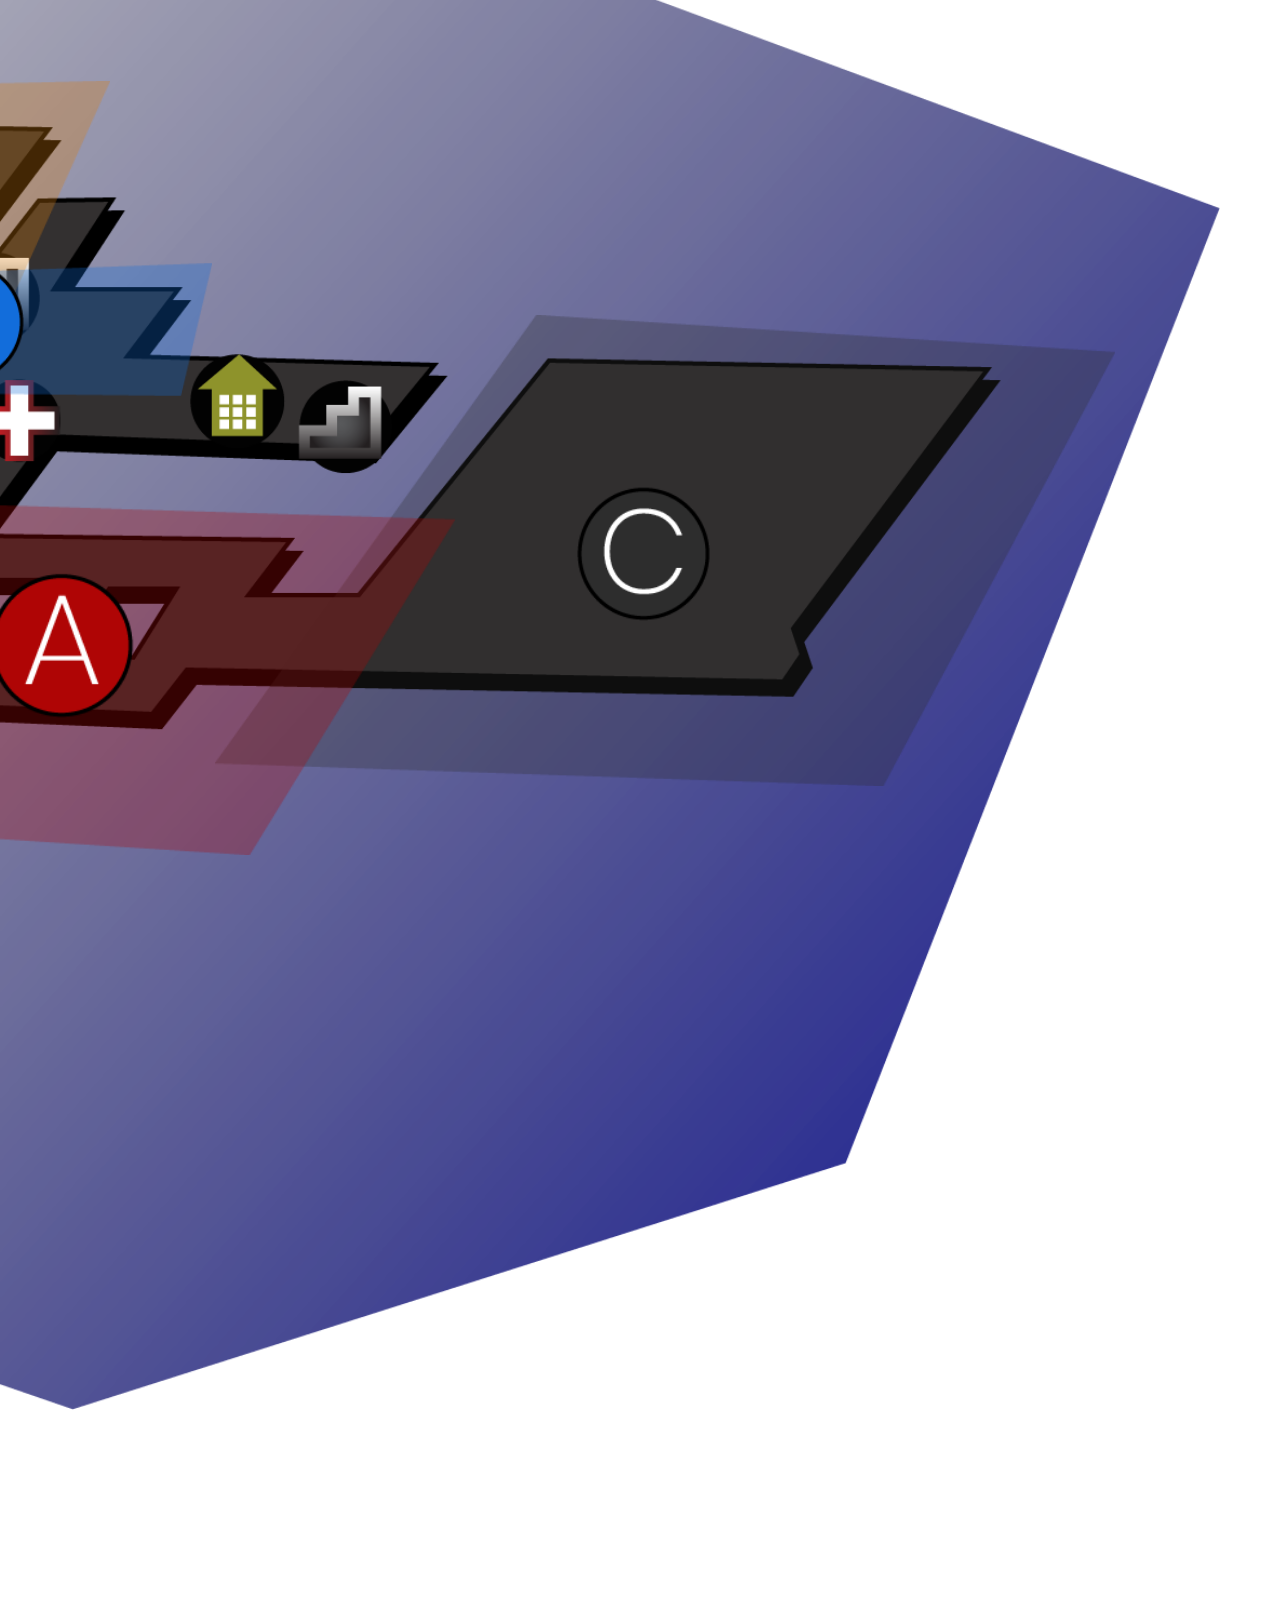
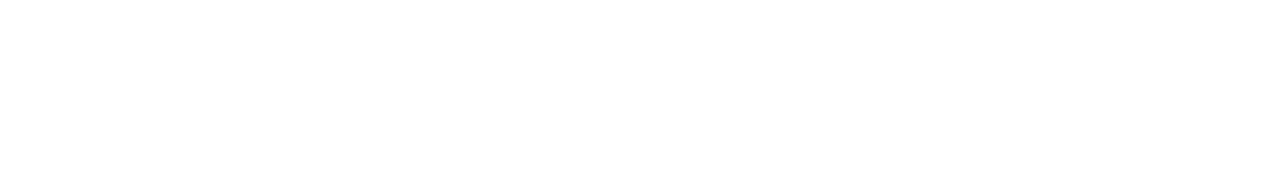
==== index.html @ 5da9af61 "TEST ZOOM" ====
<script type="text/javascript">
function switchMap(){
    var button = document.getElementsByClassName('switchButton')[0].value;
    var floor1 = document.getElementsByClassName('Floor1')[0];
    var floor2 = document.getElementsByClassName('Floor2')[0];
    var switchButton = document.getElementsByClassName('switchButton')[0];

    if(button=="first"){
      floor1.classList.add('hideIt');
      floor2.classList.add('showIt');
      floor2.style.transition = 1;
      switchButton.classList.add('Second');
      document.getElementsByClassName('switchButton')[0].value = "second";
      document.getElementsByClassName('switchButton')[0].innerHTML = "First";
    }
    else{
      floor1.classList.remove('hideIt');
      floor2.classList.remove('showIt');
      switchButton.classList.remove('Second');
       document.getElementsByClassName('switchButton')[0].value = "first";
       document.getElementsByClassName('switchButton')[0].innerHTML = "Second";
    }
}

function zoom(){
  var body = document.getElementsByClassName('body')[0];
  body.classList.add('zoom');
}
</script>


<link rel="stylesheet" type="text/css" href="style.css">
  <button onclick="switchMap()" class="switchButton" value="first">Second</button>
<body class="body">
  <div class="Side View">
    <div class="Floor1">
      <img src="source/SIDE/FIRST_SIDE.png" alt="background" style="width: 750px;">
      <div class="Front">
        <img src="source/SIDE/DBACK.png" width="45%" class="DBLOCK"/>
        <img src="source/SIDE/EBACK.png" width="45%" class="EBLOCK"/>
        <img src="source/SIDE/CBACK.png" width="45%" class="CBLOCK"/>
        <img src="source/SIDE/ABACK.png" width="45%" class="ABLOCK"/>
        <img src="source/SIDE/BLOCK.png" width="45%" class="BLOCK"/>
      </div>
    </div>
    <div class="Floor2">
      <img src="source/SIDE/SECOND_SIDE.png" alt="background" style="width: 750px;">
      <div class="Front">
        <img src="source/SIDE/DBACK.png" width="45%" class="DBLOCK2"/>
        <img src="source/SIDE/EBACK.png" width="45%" class="EBLOCK2"/>
        <img src="source/SIDE/ABACK.png" width="45%" class="ABLOCK2"/>
        <img src="source/SIDE/BLOCK.png" width="45%" class="BLOCK2"/>
      </div>
    </div>
  </div>
</body>
---- style.css ----
.body{
  margin-left: 250px;
  width: 100%;
}
.Floor1, .Floor2{
  position: absolute;
}
.Floor1{
  opacity: 100;
  margin-top: 0%;
  transition: 1s;
  z-index: 2;
}
.Floor1.hideIt{
  opacity: 0;
  margin-top: 10%;
  transition: 1s;
  z-index: 1;
}
.Floor2{
  opacity: 0;
  margin-top: 10%;
}
.Floor2.showIt{
  opacity: 100;
  margin-top: 0%;
  transition: 1s;
  z-index: 3;
}
.body{
  transform: scale(3);
  transition: 1s;
}
.Floor1, .Floor2{
  position: absolute;
}
.switchButton{
  width: 600px;
  font-size: 72px;
  z-index: 10;
  border: none;
  background: linear-gradient(90deg, rgba(45,135,110,1) 0%, rgba(255,255,255,1) 45%, rgba(255,255,255,1) 55%, rgba(2,29,133,1) 100%);
  background-size: 200%;
  background-position: 100% 50%;
  color: white;
  margin-left: 200px;
  transition: 1s;
  text-align: right;
  border-radius: 10px;
}
.switchButton.Second{
  background-position: 0% 50%;
  margin-left: 0;
  text-align: left;
}
.DBLOCK, .EBLOCK, .ABLOCK, .BLOCK, .CBLOCK{
  position: absolute;
  transform-origin:center;
  transform: scale(1);
  transition: 1s;
}
.DBLOCK:hover, .EBLOCK:hover, .ABLOCK:hover, .BLOCK:hover, .CBLOCK:hover{
  transform-origin:center;
  transform: scale(1.3);
  transition: 1s;
}
.DBLOCK {
    top: 235px;
    left: 185px;
    width: 195px;
}
.EBLOCK {
    top: 295px;
    left: 264px;
    width: 150px;
}
.CBLOCK {
    top: 313px;
    left: 415px;
    width: 300px;
}
.ABLOCK {
    top: 376px;
    left: 280px;
    width: 215px;
}
.BLOCK {
    top: 374px;
    left: 60px;
    width: 225px;
}
.DBLOCK2, .EBLOCK2, .ABLOCK2, .BLOCK2, .CBLOCK2{
  position: absolute;
  transform-origin:center;
  transform: scale(1);
  transition: 1s;
}
.DBLOCK2:hover, .EBLOCK2:hover, .ABLOCK2:hover, .BLOCK2:hover{
  transform-origin:center;
  transform: scale(1.3);
  transition: 1s;
}
.DBLOCK2 {
    top: 85;
    left: 280;
    width: 195px;
}
.EBLOCK2 {
    top: 145px;
    left: 380;
    width: 150px;
}
.ABLOCK2 {
    top: 236px;
    left: 380;
    width: 215px;
}
.BLOCK2 {
    top: 235px;
    left: 135;
    width: 225px;
}
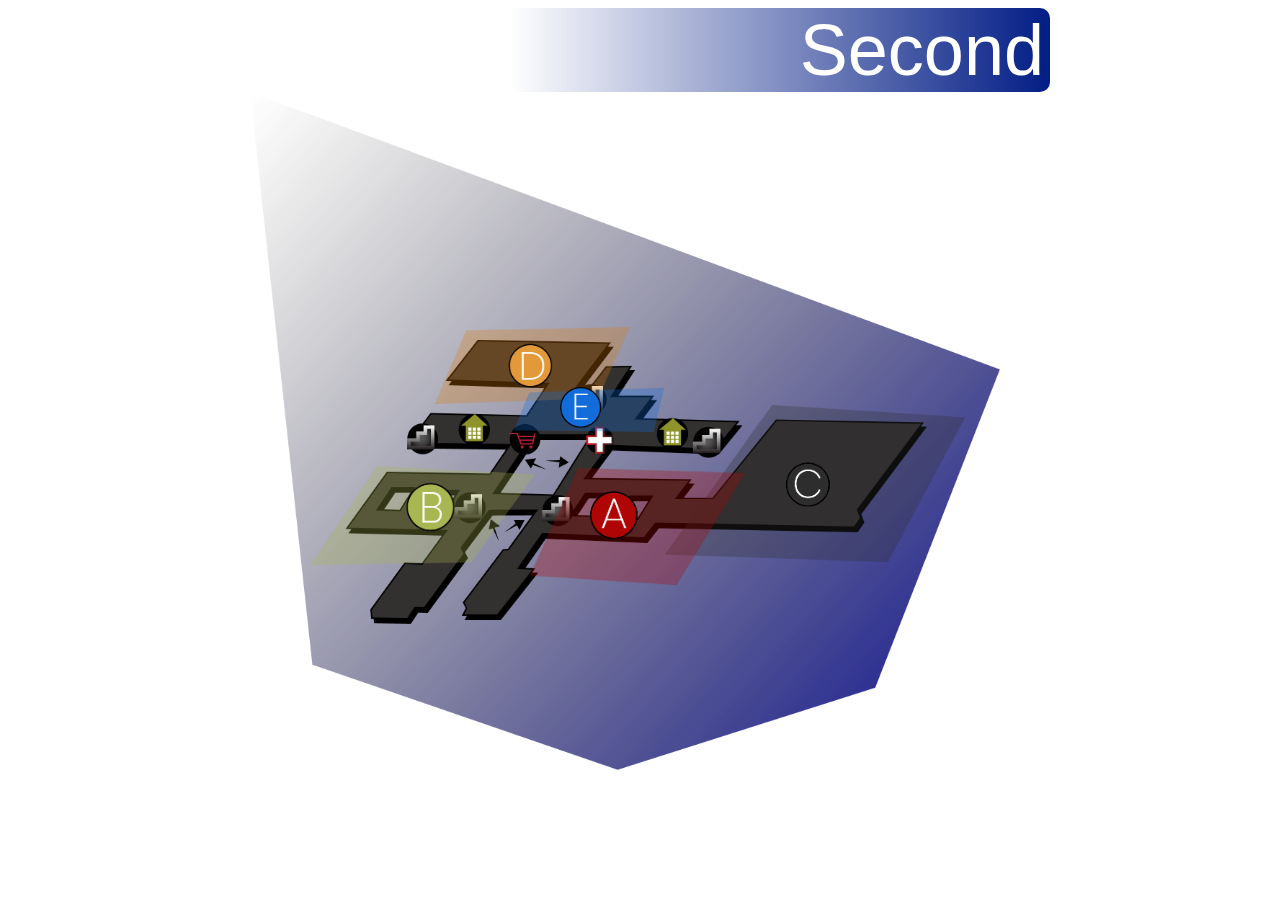
==== commit a47af0d0: "Top view added (no map)" ====
--- a/index.html
+++ b/index.html
@@ -1,5 +1,5 @@
 <script type="text/javascript">
-function switchMap(){
+function switchFloor(){
     var button = document.getElementsByClassName('switchButton')[0].value;
     var floor1 = document.getElementsByClassName('Floor1')[0];
     var floor2 = document.getElementsByClassName('Floor2')[0];
@@ -21,25 +21,39 @@
        document.getElementsByClassName('switchButton')[0].innerHTML = "Second";
     }
 }
-
 function zoom(){
   var body = document.getElementsByClassName('body')[0];
   body.classList.add('zoom');
+}
+function switchMap(block){
+  var floor = document.getElementsByClassName('switchButton')[0].value;
+  var sideView = document.getElementsByClassName('SideView')[0];
+  var topView = document.getElementsByClassName('TopView')[0];
+  var topBackground = document.getElementsByClassName('topBackground')[0];
+  sideView.classList.add('hideIt');
+  topView.classList.add('showIt');
+  if(floor=='first'){
+    document.getElementById('topBackground').src='source/TOP/FIRST_TOP.png';
+  }
+  else{
+    document.getElementById('topBackground').src='source/TOP/SECOND_TOP.png';
+  }
+
 }
 </script>
 
 
 <link rel="stylesheet" type="text/css" href="style.css">
-  <button onclick="switchMap()" class="switchButton" value="first">Second</button>
+  <button onclick="switchFloor(); switchMap('')" class="switchButton" value="first">Second</button>
 <body class="body">
-  <div class="Side View">
+  <div class="SideView">
     <div class="Floor1">
       <img src="source/SIDE/FIRST_SIDE.png" alt="background" style="width: 750px;">
       <div class="Front">
         <img src="source/SIDE/DBACK.png" width="45%" class="DBLOCK"/>
-        <img src="source/SIDE/EBACK.png" width="45%" class="EBLOCK"/>
+        <img src="source/SIDE/EBACK.png" width="45%" class="EBLOCK" onclick="switchMap('E');"/>
         <img src="source/SIDE/CBACK.png" width="45%" class="CBLOCK"/>
-        <img src="source/SIDE/ABACK.png" width="45%" class="ABLOCK"/>
+        <img src="source/SIDE/ABACK.png" width="45%" class="ABLOCK" onclick="switchMap('A');"/>
         <img src="source/SIDE/BLOCK.png" width="45%" class="BLOCK"/>
       </div>
     </div>
@@ -47,10 +61,12 @@
       <img src="source/SIDE/SECOND_SIDE.png" alt="background" style="width: 750px;">
       <div class="Front">
         <img src="source/SIDE/DBACK.png" width="45%" class="DBLOCK2"/>
-        <img src="source/SIDE/EBACK.png" width="45%" class="EBLOCK2"/>
-        <img src="source/SIDE/ABACK.png" width="45%" class="ABLOCK2"/>
+        <img src="source/SIDE/ABACK.png" width="45%" class="ABLOCK2" onclick="switchMap('A');"/>
         <img src="source/SIDE/BLOCK.png" width="45%" class="BLOCK2"/>
       </div>
     </div>
   </div>
+  <div class="TopView">
+    <img src="" alt="background" class="topBackground" id="topBackground" width="800px">
+  </div>
 </body>
--- a/style.css
+++ b/style.css
@@ -28,7 +28,7 @@
   z-index: 3;
 }
 .body{
-  transform: scale(3);
+  transform: scale(1);
   transition: 1s;
 }
 .Floor1, .Floor2{
@@ -120,3 +120,19 @@
     left: 135;
     width: 225px;
 }
+.SideView.hideIt{
+  opacity: 0;
+  transition: 1s;
+  margin-left:50%;
+}
+.TopView{
+  opacity: 0;
+}
+.TopView.img{
+  transform-origin: center;
+}
+.TopView.showIt{
+  opacity: 100;
+  transition: 1s;
+  margin-left: 10%;
+}
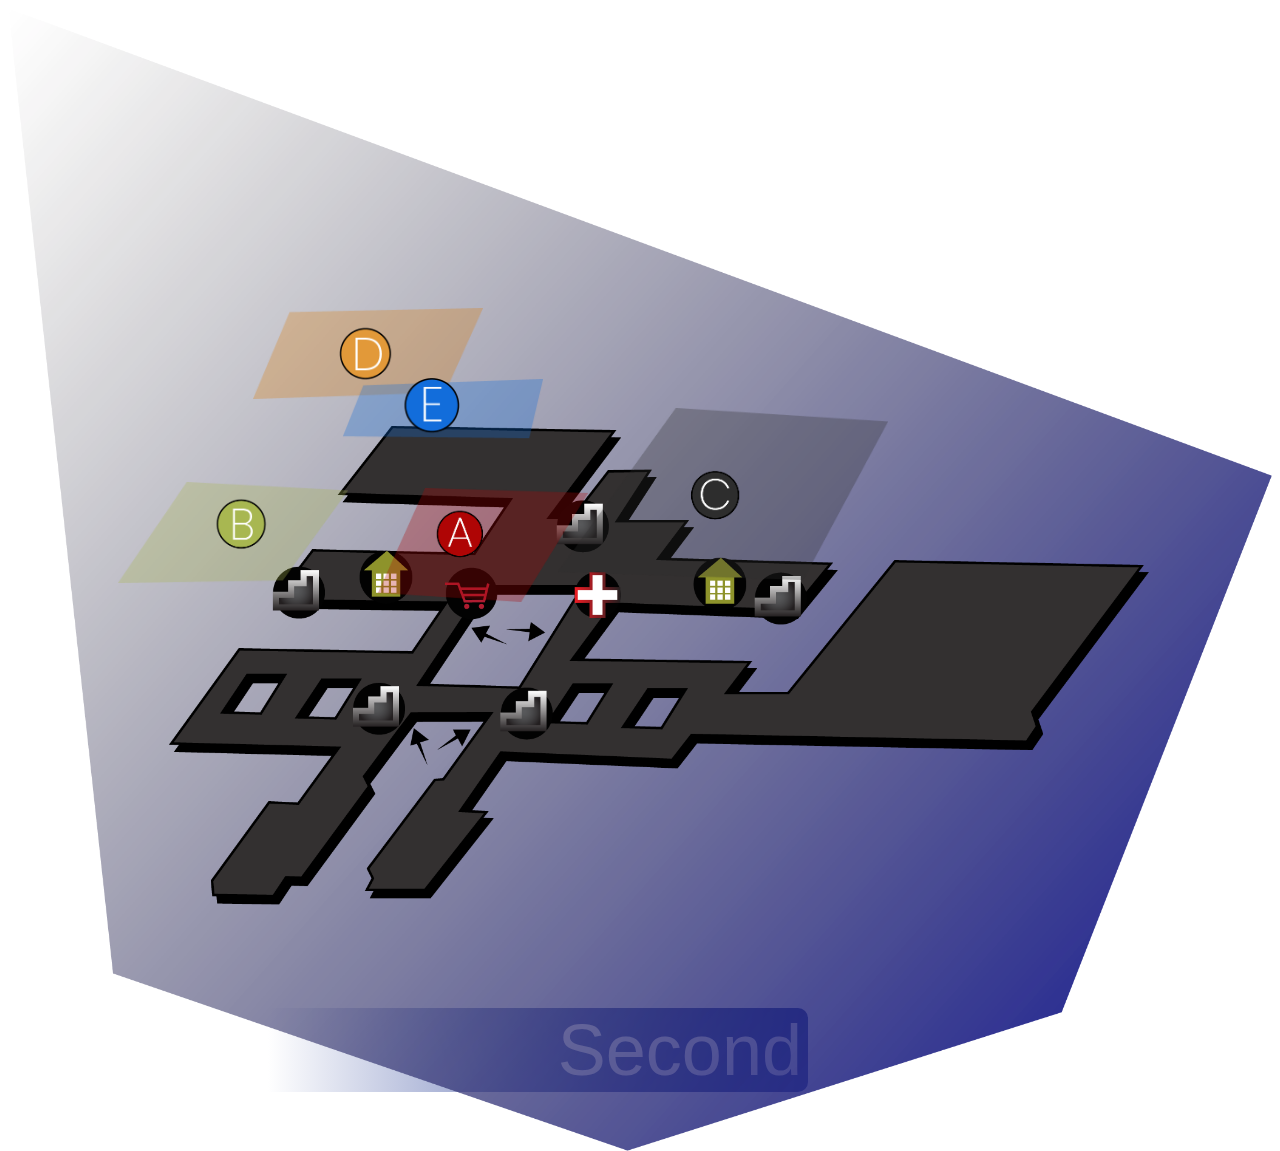
==== commit 82e997d0: "Refactoring" ====
--- a/index.html
+++ b/index.html
@@ -44,11 +44,11 @@
 
 
 <link rel="stylesheet" type="text/css" href="style.css">
-  <button onclick="switchFloor(); switchMap('')" class="switchButton" value="first">Second</button>
 <body class="body">
+  <div class="Map" style="height:1000px">
   <div class="SideView">
     <div class="Floor1">
-      <img src="source/SIDE/FIRST_SIDE.png" alt="background" style="width: 750px;">
+      <img src="source/SIDE/FIRST_SIDE.png" alt="background" style="width: 100%;">
       <div class="Front">
         <img src="source/SIDE/DBACK.png" width="45%" class="DBLOCK"/>
         <img src="source/SIDE/EBACK.png" width="45%" class="EBLOCK" onclick="switchMap('E');"/>
@@ -58,7 +58,7 @@
       </div>
     </div>
     <div class="Floor2">
-      <img src="source/SIDE/SECOND_SIDE.png" alt="background" style="width: 750px;">
+      <img src="source/SIDE/SECOND_SIDE.png" alt="background" style="width: 100%;">
       <div class="Front">
         <img src="source/SIDE/DBACK.png" width="45%" class="DBLOCK2"/>
         <img src="source/SIDE/ABACK.png" width="45%" class="ABLOCK2" onclick="switchMap('A');"/>
@@ -69,4 +69,8 @@
   <div class="TopView">
     <img src="" alt="background" class="topBackground" id="topBackground" width="800px">
   </div>
+  </div>
+  <div class="Buttons">
+    <button onclick="switchFloor();" class="switchButton" value="first">Second</button>
+  </div>
 </body>
--- a/style.css
+++ b/style.css
@@ -1,7 +1,3 @@
-.body{
-  margin-left: 250px;
-  width: 100%;
-}
 .Floor1, .Floor2{
   position: absolute;
 }
@@ -65,29 +61,29 @@
   transition: 1s;
 }
 .DBLOCK {
-    top: 235px;
-    left: 185px;
-    width: 195px;
+  top: 300px;
+  left: 245px;
+  width: 230px;
 }
 .EBLOCK {
-    top: 295px;
-    left: 264px;
-    width: 150px;
+    top: 370px;
+    left: 335px;
+    width: 200px;
 }
 .CBLOCK {
-    top: 313px;
-    left: 415px;
-    width: 300px;
+    top: 400;
+    left: 550;
+    width: 330;
 }
 .ABLOCK {
-    top: 376px;
-    left: 280px;
-    width: 215px;
+    top: 480px;
+    left: 370;
+    width: 210px;
 }
 .BLOCK {
-    top: 374px;
-    left: 60px;
-    width: 225px;
+  top: 474px;
+  left: 110;
+  width: 230px;
 }
 .DBLOCK2, .EBLOCK2, .ABLOCK2, .BLOCK2, .CBLOCK2{
   position: absolute;
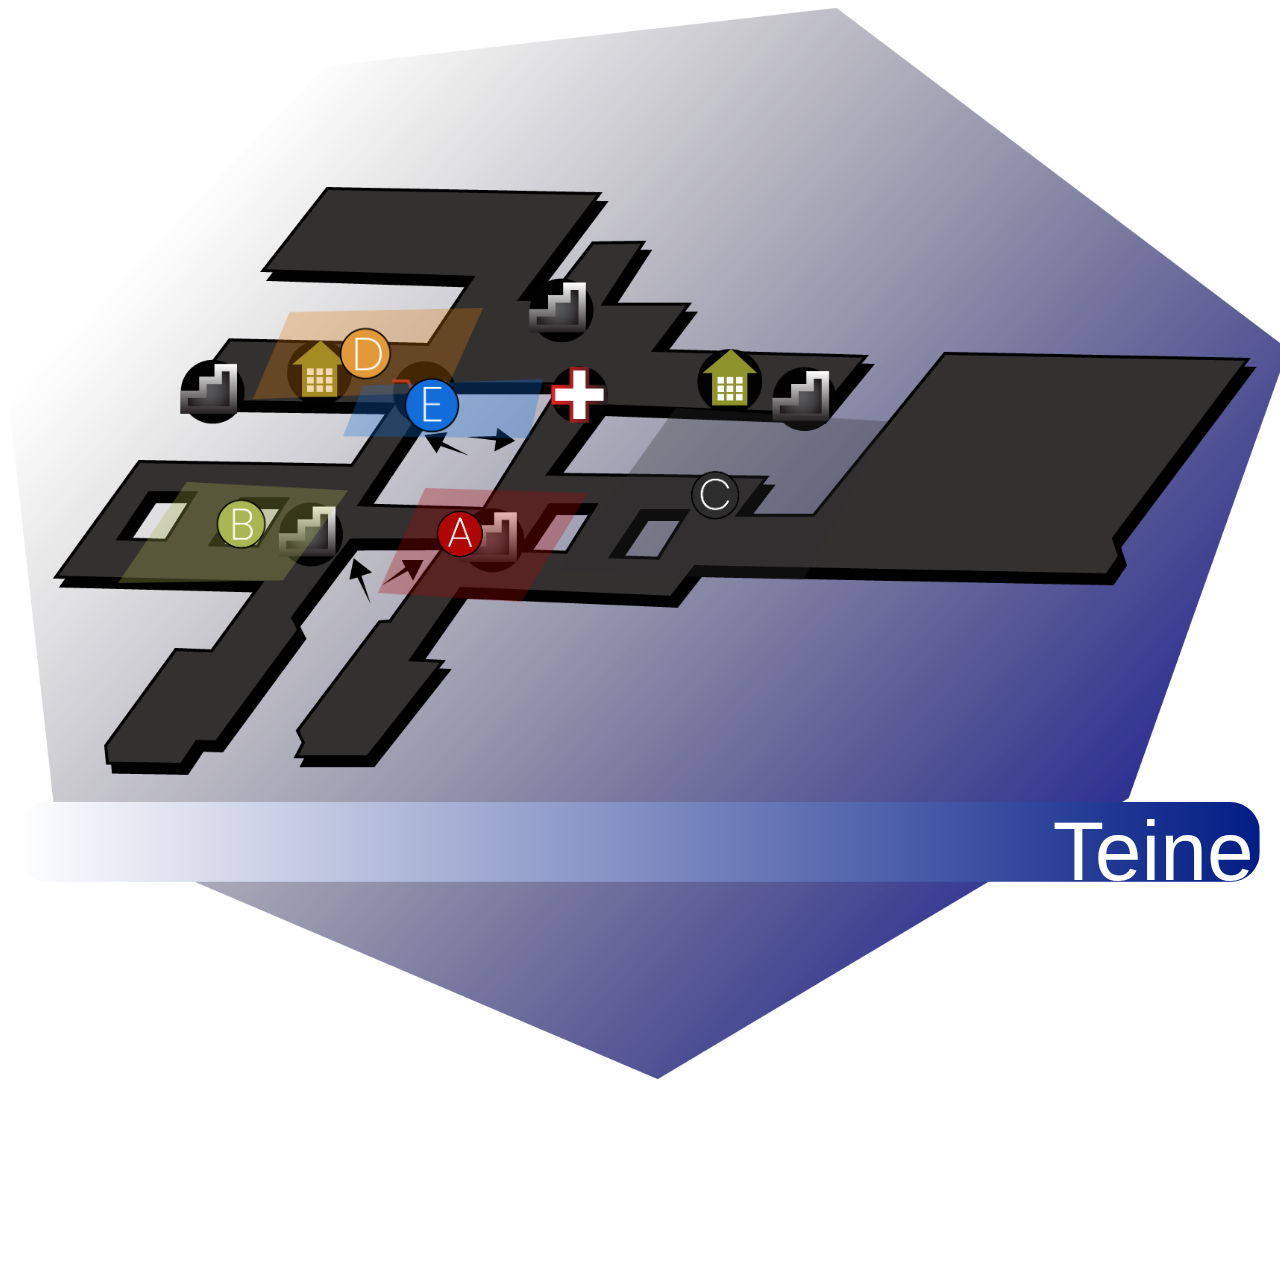
==== commit ef9da744: "Go back button added" ====
--- a/index.html
+++ b/index.html
@@ -11,49 +11,65 @@
       floor2.style.transition = 1;
       switchButton.classList.add('Second');
       document.getElementsByClassName('switchButton')[0].value = "second";
-      document.getElementsByClassName('switchButton')[0].innerHTML = "First";
+      document.getElementsByClassName('switchButton')[0].innerHTML = "Esimene";
     }
     else{
       floor1.classList.remove('hideIt');
       floor2.classList.remove('showIt');
       switchButton.classList.remove('Second');
        document.getElementsByClassName('switchButton')[0].value = "first";
-       document.getElementsByClassName('switchButton')[0].innerHTML = "Second";
+       document.getElementsByClassName('switchButton')[0].innerHTML = "Teine";
     }
 }
-function zoom(){
-  var body = document.getElementsByClassName('body')[0];
-  body.classList.add('zoom');
-}
-function switchMap(block){
+function switchMap(act){
   var floor = document.getElementsByClassName('switchButton')[0].value;
   var sideView = document.getElementsByClassName('SideView')[0];
   var topView = document.getElementsByClassName('TopView')[0];
   var topBackground = document.getElementsByClassName('topBackground')[0];
-  sideView.classList.add('hideIt');
-  topView.classList.add('showIt');
-  if(floor=='first'){
-    document.getElementById('topBackground').src='source/TOP/FIRST_TOP.png';
+  var switchButton = document.getElementsByClassName('switchButton')[0];
+  var goBackButton = document.getElementsByClassName('goBackButton')[0];
+
+  if(act=='onTop'){
+    sideView.classList.add('hideIt');
+    topView.classList.add('showIt');
+    switchButton.classList.add('goUpper');
+    goBackButton.classList.add('showIt');
+    goBackButton.classList.remove('hideIt');
+
+    if(floor=='first'){
+      document.getElementById('topBackground').src='source/TOP/FIRST_TOP.png';
+    }
+    else{
+      document.getElementById('topBackground').src='source/TOP/SECOND_TOP.png';
+    }
   }
   else{
-    document.getElementById('topBackground').src='source/TOP/SECOND_TOP.png';
+    sideView.classList.remove('hideIt');
+    topView.classList.remove('showIt');
+    switchButton.classList.remove('goUpper');
+    goBackButton.classList.add('hideIt');
+    goBackButton.classList.remove('showIt');
   }
+}
 
+function zoom(){
+  var body = document.getElementsByClassName('body')[0];
+  body.classList.add('zoom');
 }
 </script>
 
 
 <link rel="stylesheet" type="text/css" href="style.css">
-<body class="body">
-  <div class="Map" style="height:1000px">
+<body>
+  <div class="Map">
   <div class="SideView">
     <div class="Floor1">
       <img src="source/SIDE/FIRST_SIDE.png" alt="background" style="width: 100%;">
       <div class="Front">
         <img src="source/SIDE/DBACK.png" width="45%" class="DBLOCK"/>
-        <img src="source/SIDE/EBACK.png" width="45%" class="EBLOCK" onclick="switchMap('E');"/>
+        <img src="source/SIDE/EBACK.png" width="45%" class="EBLOCK" onclick="switchMap('onTop');"/>
         <img src="source/SIDE/CBACK.png" width="45%" class="CBLOCK"/>
-        <img src="source/SIDE/ABACK.png" width="45%" class="ABLOCK" onclick="switchMap('A');"/>
+        <img src="source/SIDE/ABACK.png" width="45%" class="ABLOCK" onclick="switchMap('onTop');"/>
         <img src="source/SIDE/BLOCK.png" width="45%" class="BLOCK"/>
       </div>
     </div>
@@ -61,16 +77,17 @@
       <img src="source/SIDE/SECOND_SIDE.png" alt="background" style="width: 100%;">
       <div class="Front">
         <img src="source/SIDE/DBACK.png" width="45%" class="DBLOCK2"/>
-        <img src="source/SIDE/ABACK.png" width="45%" class="ABLOCK2" onclick="switchMap('A');"/>
+        <img src="source/SIDE/ABACK.png" width="45%" class="ABLOCK2" onclick="switchMap('onTop');"/>
         <img src="source/SIDE/BLOCK.png" width="45%" class="BLOCK2"/>
       </div>
     </div>
   </div>
   <div class="TopView">
-    <img src="" alt="background" class="topBackground" id="topBackground" width="800px">
+    <img src="" alt="background" class="topBackground" id="topBackground" width="100%">
   </div>
   </div>
   <div class="Buttons">
-    <button onclick="switchFloor();" class="switchButton" value="first">Second</button>
+    <button onclick="switchMap('onSide');" class="goBackButton">Tagasi</button>
+    <button onclick="switchFloor();" class="switchButton" value="first">Teine</button>
   </div>
 </body>
--- a/style.css
+++ b/style.css
@@ -23,31 +23,13 @@
   transition: 1s;
   z-index: 3;
 }
-.body{
+body{
   transform: scale(1);
   transition: 1s;
+  width: 100%;
 }
 .Floor1, .Floor2{
   position: absolute;
-}
-.switchButton{
-  width: 600px;
-  font-size: 72px;
-  z-index: 10;
-  border: none;
-  background: linear-gradient(90deg, rgba(45,135,110,1) 0%, rgba(255,255,255,1) 45%, rgba(255,255,255,1) 55%, rgba(2,29,133,1) 100%);
-  background-size: 200%;
-  background-position: 100% 50%;
-  color: white;
-  margin-left: 200px;
-  transition: 1s;
-  text-align: right;
-  border-radius: 10px;
-}
-.switchButton.Second{
-  background-position: 0% 50%;
-  margin-left: 0;
-  text-align: left;
 }
 .DBLOCK, .EBLOCK, .ABLOCK, .BLOCK, .CBLOCK{
   position: absolute;
@@ -119,7 +101,6 @@
 .SideView.hideIt{
   opacity: 0;
   transition: 1s;
-  margin-left:50%;
 }
 .TopView{
   opacity: 0;
@@ -130,5 +111,44 @@
 .TopView.showIt{
   opacity: 100;
   transition: 1s;
-  margin-left: 10%;
 }
+.Buttons button{
+  width: 97%;
+  height: 9%;
+  font-size: 84px;
+  z-index: 10;
+  border: none;
+  background-size: 200%;
+  background-position: 100% 50%;
+  color: white;
+  position: fixed;
+  bottom: 0px;
+  margin: 10px;
+  border-radius: 30px;
+  position: absolute;
+}
+.switchButton{
+  background: linear-gradient(90deg, rgba(45,135,110,1) 0%, rgba(255,255,255,1) 50%, rgba(2,29,133,1) 100%);
+  text-align: right;
+  transition: 1s;
+}
+.switchButton.goUpper{
+  margin-bottom: 20%;
+}
+.switchButton.Second{
+  background-position: 0% 50%;
+  text-align: left;
+}
+.goBackButton{
+  text-align: center;
+  background: linear-gradient(90deg, rgba(255,121,121,1) 0%, rgba(158,0,0,1) 100%);
+  opacity: 0;
+}
+.goBackButton.showIt{
+  opacity: 100;
+  transition: 2s;
+}
+.goBackButton.hideIt{
+  opacity: 0;
+  transition: 2s;
+}
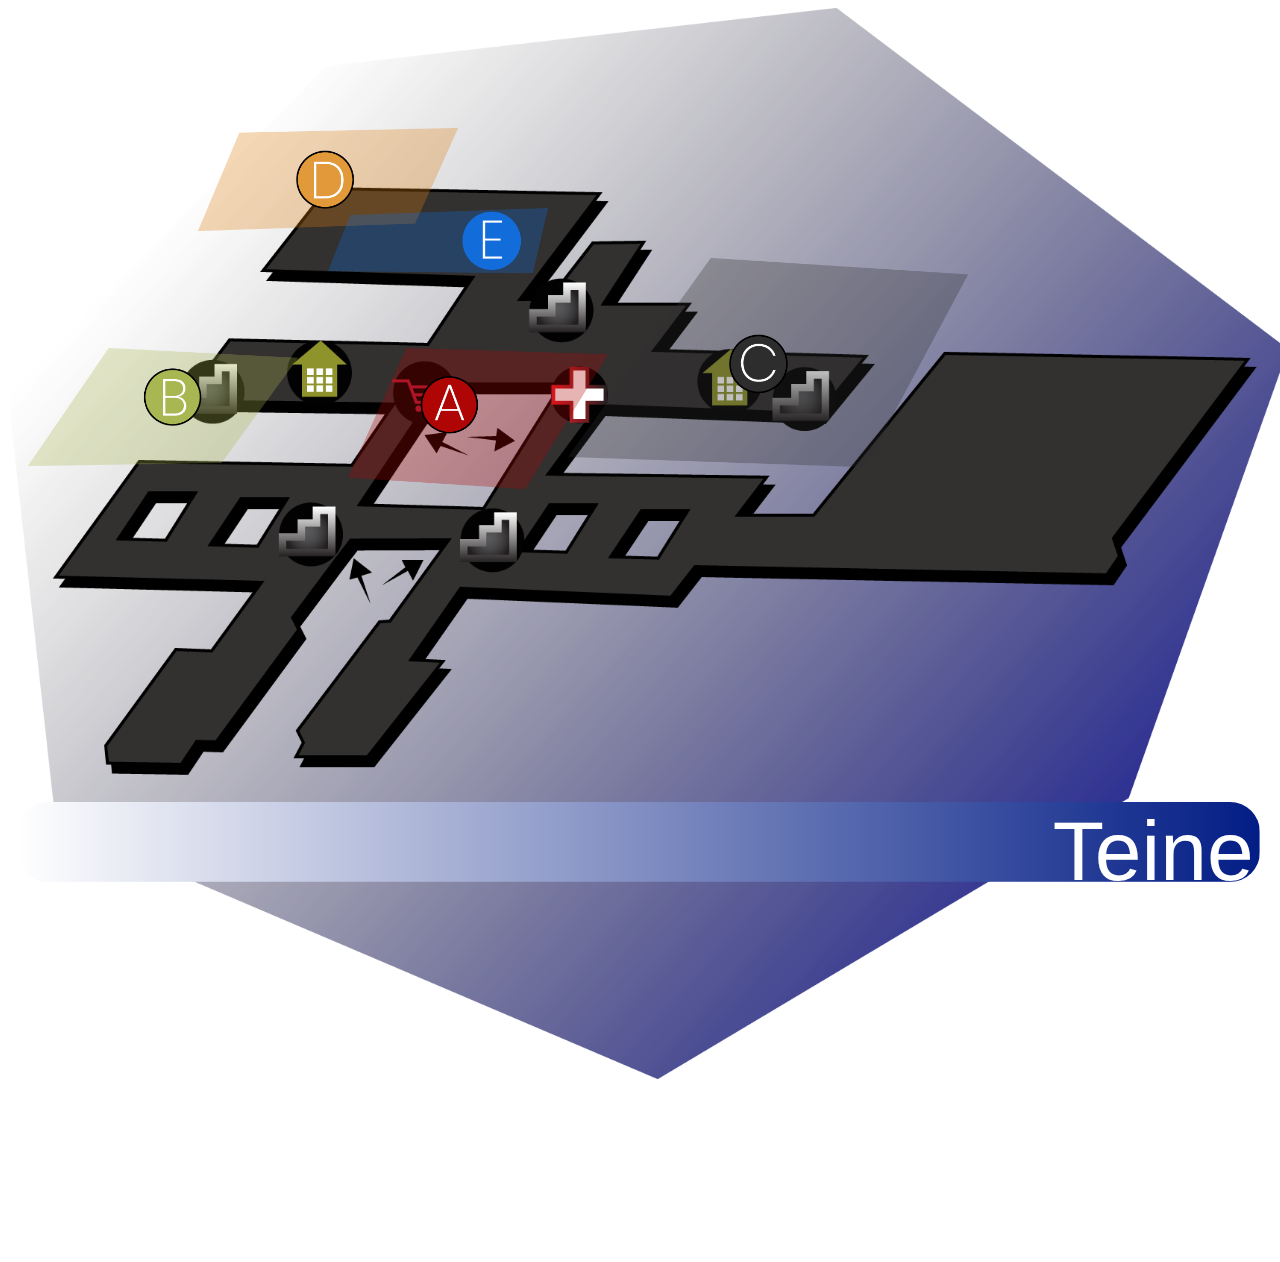
==== commit 77a5930a: "All switches works" ====
--- a/index.html
+++ b/index.html
@@ -1,10 +1,12 @@
 <script type="text/javascript">
 function switchFloor(){
-    var button = document.getElementsByClassName('switchButton')[0].value;
-    var floor1 = document.getElementsByClassName('Floor1')[0];
-    var floor2 = document.getElementsByClassName('Floor2')[0];
-    var switchButton = document.getElementsByClassName('switchButton')[0];
+  var button = document.getElementsByClassName('switchButton')[0].value;
+  var floor1 = document.getElementsByClassName('Floor1')[0];
+  var floor2 = document.getElementsByClassName('Floor2')[0];
+  var switchButton = document.getElementsByClassName('switchButton')[0];
+  var goBackButton = document.getElementsByClassName('goBackButton')[0].value;
 
+  if(goBackButton == "side"){
     if(button=="first"){
       floor1.classList.add('hideIt');
       floor2.classList.add('showIt');
@@ -20,8 +22,25 @@
        document.getElementsByClassName('switchButton')[0].value = "first";
        document.getElementsByClassName('switchButton')[0].innerHTML = "Teine";
     }
+  }
+  else{
+    if(button=="first"){
+      switchButton.classList.add('Second');
+      document.getElementsByClassName('switchButton')[0].value = "second";
+      document.getElementsByClassName('switchButton')[0].innerHTML = "Esimene";
+      document.getElementById('topBackground').src='source/TOP/SECOND_TOP.png';
+    }
+    else{
+      switchButton.classList.remove('Second');
+      document.getElementsByClassName('switchButton')[0].value = "first";
+      document.getElementsByClassName('switchButton')[0].innerHTML = "Teine";
+      document.getElementById('topBackground').src='source/TOP/FIRST_TOP.png';
+    }
+  }
 }
 function switchMap(act){
+  var floor1 = document.getElementsByClassName('Floor1')[0];
+  var floor2 = document.getElementsByClassName('Floor2')[0];
   var floor = document.getElementsByClassName('switchButton')[0].value;
   var sideView = document.getElementsByClassName('SideView')[0];
   var topView = document.getElementsByClassName('TopView')[0];
@@ -30,7 +49,9 @@
   var goBackButton = document.getElementsByClassName('goBackButton')[0];
 
   if(act=='onTop'){
+    sideView.classList.remove('showIt');
     sideView.classList.add('hideIt');
+    topView.classList.remove('hideIt');
     topView.classList.add('showIt');
     switchButton.classList.add('goUpper');
     goBackButton.classList.add('showIt');
@@ -42,13 +63,33 @@
     else{
       document.getElementById('topBackground').src='source/TOP/SECOND_TOP.png';
     }
+    goBackButton.value = "top";
   }
   else{
+    sideView.classList.add('showIt');
     sideView.classList.remove('hideIt');
+    topView.classList.add('hideIt');
     topView.classList.remove('showIt');
     switchButton.classList.remove('goUpper');
     goBackButton.classList.add('hideIt');
     goBackButton.classList.remove('showIt');
+    goBackButton.value = "side";
+
+    if(floor=="second"){
+      floor1.classList.add('hideIt');
+      floor2.classList.add('showIt');
+      floor2.style.transition = 1;
+      switchButton.classList.add('Second');
+      document.getElementsByClassName('switchButton')[0].value = "second";
+      document.getElementsByClassName('switchButton')[0].innerHTML = "Esimene";
+    }
+    else{
+      floor1.classList.remove('hideIt');
+      floor2.classList.remove('showIt');
+      switchButton.classList.remove('Second');
+       document.getElementsByClassName('switchButton')[0].value = "first";
+       document.getElementsByClassName('switchButton')[0].innerHTML = "Teine";
+    }
   }
 }
 
@@ -87,7 +128,7 @@
   </div>
   </div>
   <div class="Buttons">
-    <button onclick="switchMap('onSide');" class="goBackButton">Tagasi</button>
+    <button onclick="switchMap('onSide');" class="goBackButton" value="side">Tagasi</button>
     <button onclick="switchFloor();" class="switchButton" value="first">Teine</button>
   </div>
 </body>
--- a/style.css
+++ b/style.css
@@ -43,29 +43,29 @@
   transition: 1s;
 }
 .DBLOCK {
-  top: 300px;
-  left: 245px;
-  width: 230px;
+    top: 120px;
+    left: 190px;
+    width: 260px;
 }
 .EBLOCK {
-    top: 370px;
-    left: 335px;
-    width: 200px;
+    top: 200px;
+    left: 320px;
+    width: 220px;
 }
 .CBLOCK {
-    top: 400;
-    left: 550;
-    width: 330;
+    top: 250;
+    left: 560;
+    width: 400;
 }
 .ABLOCK {
-    top: 480px;
-    left: 370;
-    width: 210px;
+    top: 340px;
+    left: 340;
+    width: 260px;
 }
 .BLOCK {
-  top: 474px;
-  left: 110;
-  width: 230px;
+    top: 340px;
+    left: 20;
+    width: 270px;
 }
 .DBLOCK2, .EBLOCK2, .ABLOCK2, .BLOCK2, .CBLOCK2{
   position: absolute;
@@ -79,9 +79,9 @@
   transition: 1s;
 }
 .DBLOCK2 {
-    top: 85;
-    left: 280;
-    width: 195px;
+    top: 140;
+    left: 250;
+    width: 400px;
 }
 .EBLOCK2 {
     top: 145px;
@@ -89,28 +89,33 @@
     width: 150px;
 }
 .ABLOCK2 {
-    top: 236px;
-    left: 380;
-    width: 215px;
+    top: 470px;
+    left: 470px;
+    width: 370px;
 }
 .BLOCK2 {
-    top: 235px;
-    left: 135;
-    width: 225px;
+    top: 465px;
+    left: 0;
+    width: 390px;
+}
+.SideView{
+    transition: 1s;
 }
 .SideView.hideIt{
   opacity: 0;
-  transition: 1s;
+}
+.SideView.showIt{
+  opacity: 100;
 }
 .TopView{
   opacity: 0;
 }
-.TopView.img{
-  transform-origin: center;
-}
 .TopView.showIt{
   opacity: 100;
   transition: 1s;
+}
+.TopView.hideIt{
+  opacity: 0;
 }
 .Buttons button{
   width: 97%;
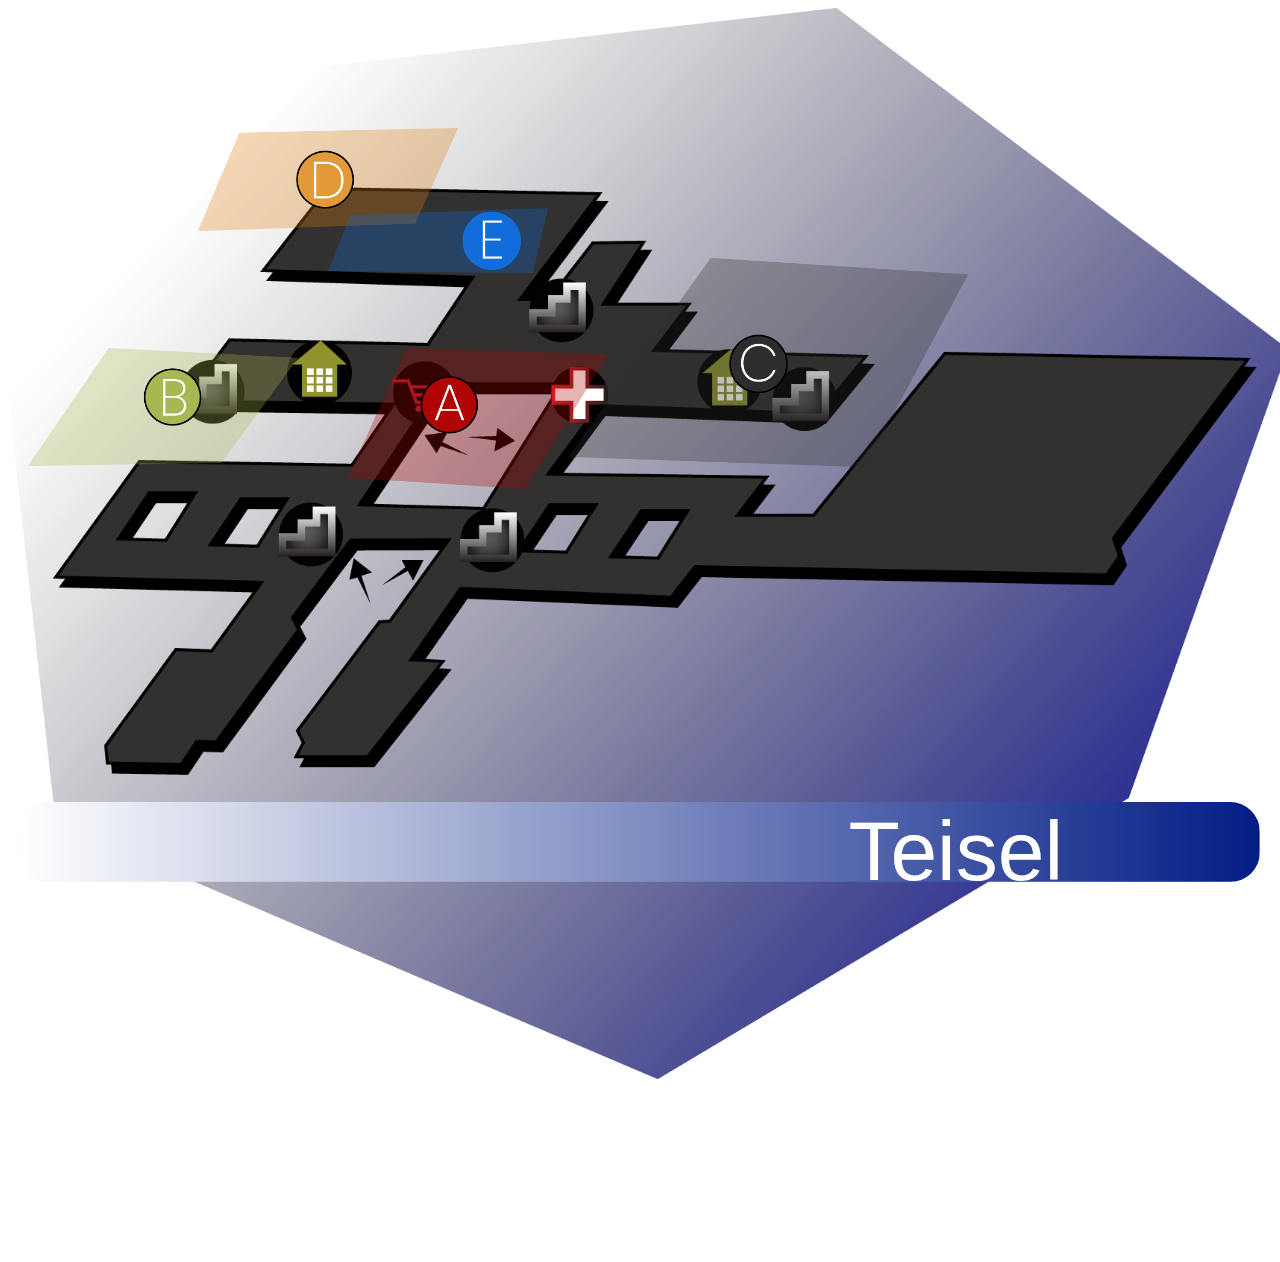
==== commit 29ee276b: "Fully working prototype" ====
--- a/index.html
+++ b/index.html
@@ -13,32 +13,32 @@
       floor2.style.transition = 1;
       switchButton.classList.add('Second');
       document.getElementsByClassName('switchButton')[0].value = "second";
-      document.getElementsByClassName('switchButton')[0].innerHTML = "Esimene";
+      document.getElementsByClassName('switchButton')[0].innerHTML = "Esimesel";
     }
     else{
       floor1.classList.remove('hideIt');
       floor2.classList.remove('showIt');
       switchButton.classList.remove('Second');
        document.getElementsByClassName('switchButton')[0].value = "first";
-       document.getElementsByClassName('switchButton')[0].innerHTML = "Teine";
+       document.getElementsByClassName('switchButton')[0].innerHTML = "Teisel";
     }
   }
   else{
     if(button=="first"){
       switchButton.classList.add('Second');
       document.getElementsByClassName('switchButton')[0].value = "second";
-      document.getElementsByClassName('switchButton')[0].innerHTML = "Esimene";
+      document.getElementsByClassName('switchButton')[0].innerHTML = "Esimesel";
       document.getElementById('topBackground').src='source/TOP/SECOND_TOP.png';
     }
     else{
       switchButton.classList.remove('Second');
       document.getElementsByClassName('switchButton')[0].value = "first";
-      document.getElementsByClassName('switchButton')[0].innerHTML = "Teine";
+      document.getElementsByClassName('switchButton')[0].innerHTML = "Teisel";
       document.getElementById('topBackground').src='source/TOP/FIRST_TOP.png';
     }
   }
 }
-function switchMap(act){
+function switchMap(act, block){
   var floor1 = document.getElementsByClassName('Floor1')[0];
   var floor2 = document.getElementsByClassName('Floor2')[0];
   var floor = document.getElementsByClassName('switchButton')[0].value;
@@ -63,6 +63,10 @@
     else{
       document.getElementById('topBackground').src='source/TOP/SECOND_TOP.png';
     }
+
+    var hintBlock = block+"MarkUp";
+    document.getElementsByClassName(hintBlock)[0].classList.add('hint');
+
     goBackButton.value = "top";
   }
   else{
@@ -81,54 +85,70 @@
       floor2.style.transition = 1;
       switchButton.classList.add('Second');
       document.getElementsByClassName('switchButton')[0].value = "second";
-      document.getElementsByClassName('switchButton')[0].innerHTML = "Esimene";
+      document.getElementsByClassName('switchButton')[0].innerHTML = "Esimesel";
     }
     else{
       floor1.classList.remove('hideIt');
       floor2.classList.remove('showIt');
       switchButton.classList.remove('Second');
        document.getElementsByClassName('switchButton')[0].value = "first";
-       document.getElementsByClassName('switchButton')[0].innerHTML = "Teine";
+       document.getElementsByClassName('switchButton')[0].innerHTML = "Teisel";
     }
   }
 }
+function clearBlocks(){
+  document.getElementsByClassName('AMarkUp')[0].classList.remove('hint');
+  document.getElementsByClassName('BMarkUp')[0].classList.remove('hint');
+  document.getElementsByClassName('CMarkUp')[0].classList.remove('hint');
+  document.getElementsByClassName('DMarkUp')[0].classList.remove('hint');
+  document.getElementsByClassName('EMarkUp')[0].classList.remove('hint');
+  document.getElementsByClassName('A2MarkUp')[0].classList.remove('hint');
+  document.getElementsByClassName('B2MarkUp')[0].classList.remove('hint');
+  document.getElementsByClassName('D2MarkUp')[0].classList.remove('hint');
+}
 
-function zoom(){
-  var body = document.getElementsByClassName('body')[0];
-  body.classList.add('zoom');
-}
 </script>
 
 
 <link rel="stylesheet" type="text/css" href="style.css">
 <body>
   <div class="Map">
-  <div class="SideView">
-    <div class="Floor1">
-      <img src="source/SIDE/FIRST_SIDE.png" alt="background" style="width: 100%;">
-      <div class="Front">
-        <img src="source/SIDE/DBACK.png" width="45%" class="DBLOCK"/>
-        <img src="source/SIDE/EBACK.png" width="45%" class="EBLOCK" onclick="switchMap('onTop');"/>
-        <img src="source/SIDE/CBACK.png" width="45%" class="CBLOCK"/>
-        <img src="source/SIDE/ABACK.png" width="45%" class="ABLOCK" onclick="switchMap('onTop');"/>
-        <img src="source/SIDE/BLOCK.png" width="45%" class="BLOCK"/>
+    <div class="SideView">
+      <div class="Floor1">
+        <img src="source/SIDE/FIRST_SIDE.png" alt="background" style="width: 100%;">
+        <div class="Front">
+          <img src="source/SIDE/DBACK.png" class="DBLOCK" onclick="switchMap('onTop', 'D');"/>
+          <img src="source/SIDE/EBACK.png" class="EBLOCK" onclick="switchMap('onTop', 'E');"/>
+          <img src="source/SIDE/CBACK.png" class="CBLOCK" onclick="switchMap('onTop', 'C');"/>
+          <img src="source/SIDE/ABACK.png" class="ABLOCK" onclick="switchMap('onTop', 'A');"/>
+          <img src="source/SIDE/BLOCK.png" class="BLOCK" onclick="switchMap('onTop', 'B');"/>
+        </div>
+      </div>
+      <div class="Floor2">
+        <img src="source/SIDE/SECOND_SIDE.png" alt="background" style="width: 100%;">
+        <div class="Front">
+          <img src="source/SIDE/DBACK.png" width="45%" class="DBLOCK2" onclick="switchMap('onTop', 'D2');"/>
+          <img src="source/SIDE/ABACK.png" width="45%" class="ABLOCK2" onclick="switchMap('onTop', 'A2');"/>
+          <img src="source/SIDE/BLOCK.png" width="45%" class="BLOCK2" onclick="switchMap('onTop', 'B2');"/>
+        </div>
       </div>
     </div>
-    <div class="Floor2">
-      <img src="source/SIDE/SECOND_SIDE.png" alt="background" style="width: 100%;">
-      <div class="Front">
-        <img src="source/SIDE/DBACK.png" width="45%" class="DBLOCK2"/>
-        <img src="source/SIDE/ABACK.png" width="45%" class="ABLOCK2" onclick="switchMap('onTop');"/>
-        <img src="source/SIDE/BLOCK.png" width="45%" class="BLOCK2"/>
+    <div class="TopView">
+      <img src="" alt="background" class="topBackground" id="topBackground" width="100%">
+      <div>
+        <div class="AMarkUp"></div>
+        <div class="BMarkUp"></div>
+        <div class="CMarkUp"></div>
+        <div class="DMarkUp"></div>
+        <div class="EMarkUp"></div>
+
+        <div class="A2MarkUp"></div>
+        <div class="B2MarkUp"></div>
+        <div class="D2MarkUp"></div>
       </div>
-    </div>
-  </div>
-  <div class="TopView">
-    <img src="" alt="background" class="topBackground" id="topBackground" width="100%">
-  </div>
   </div>
   <div class="Buttons">
-    <button onclick="switchMap('onSide');" class="goBackButton" value="side">Tagasi</button>
-    <button onclick="switchFloor();" class="switchButton" value="first">Teine</button>
+    <button onclick="switchMap('onSide'); clearBlocks();" class="goBackButton" value="side">Tagasi</button>
+    <button onclick="switchFloor();" class="switchButton" value="first">Teisel</button>
   </div>
 </body>
--- a/style.css
+++ b/style.css
@@ -100,6 +100,7 @@
 }
 .SideView{
     transition: 1s;
+    z-index: 20;
 }
 .SideView.hideIt{
   opacity: 0;
@@ -109,6 +110,7 @@
 }
 .TopView{
   opacity: 0;
+  z-index: 30;
 }
 .TopView.showIt{
   opacity: 100;
@@ -134,15 +136,16 @@
 }
 .switchButton{
   background: linear-gradient(90deg, rgba(45,135,110,1) 0%, rgba(255,255,255,1) 50%, rgba(2,29,133,1) 100%);
-  text-align: right;
-  transition: 1s;
+  padding-left: 50%;
+  transition: 1s;
+}
+.switchButton.Second{
+  background-position: 0% 50%;
+  padding-left: 0%;
+  padding-right: 40%;
 }
 .switchButton.goUpper{
   margin-bottom: 20%;
-}
-.switchButton.Second{
-  background-position: 0% 50%;
-  text-align: left;
 }
 .goBackButton{
   text-align: center;
@@ -157,3 +160,96 @@
   opacity: 0;
   transition: 2s;
 }
+.AMarkUp{
+  width: 300px;
+  height: 300px;
+  position: absolute;
+  top: 250px;
+  left: 330px;
+  background-color: red;
+  border-radius: 10;
+  opacity: 0
+}
+.BMarkUp {
+    width: 260px;
+    height: 200px;
+    position: absolute;
+    top: 290px;
+    left: 0px;
+    background-color: green;
+    border-radius: 10;
+    opacity: 0;
+    /* opacity: 100; */
+}
+.CMarkUp {
+    width: 320px;
+    height: 300px;
+    position: absolute;
+    top: 160px;
+    left: 650px;
+    background-color: #1c1c1c;
+    border-radius: 10;
+    opacity: 0;
+}
+.DMarkUp {
+    width: 260px;
+    height: 120px;
+    position: absolute;
+    top: 0px;
+    left: 0px;
+    background-color: orange;
+    border-radius: 10;
+    opacity: 0;
+}
+.EMarkUp {
+    width: 225px;
+    height: 137px;
+    position: absolute;
+    top: 49px;
+    left: 195px;
+    background-color: steelblue;
+    border-radius: 10;
+    opacity: 0;
+}
+.A2MarkUp {
+    width: 400px;
+    height: 300px;
+    position: absolute;
+    top: 520px;
+    left: 580px;
+    background-color: red;
+    border-radius: 10;
+    opacity: 0;
+}
+.B2MarkUp {
+    width: 430px;
+    height: 300px;
+    position: absolute;
+    top: 520px;
+    left: 0px;
+    background-color: green;
+    border-radius: 10;
+    opacity: 0;
+}
+.D2MarkUp {
+    width: 440px;
+    height: 190px;
+    position: absolute;
+    top: 0px;
+    left: 0px;
+    background-color: orange;
+    border-radius: 10;
+    opacity: 0;
+}
+.hint{
+  animation: hintA;
+  animation-duration: 4s;
+}
+
+@keyframes hintA{
+  0% {opacity: 0;}
+  25% {opacity: 0.2;}
+  50% {opacity: 0;}
+  75% {opacity: 0.2;}
+  100% {opacity: 0;}
+}
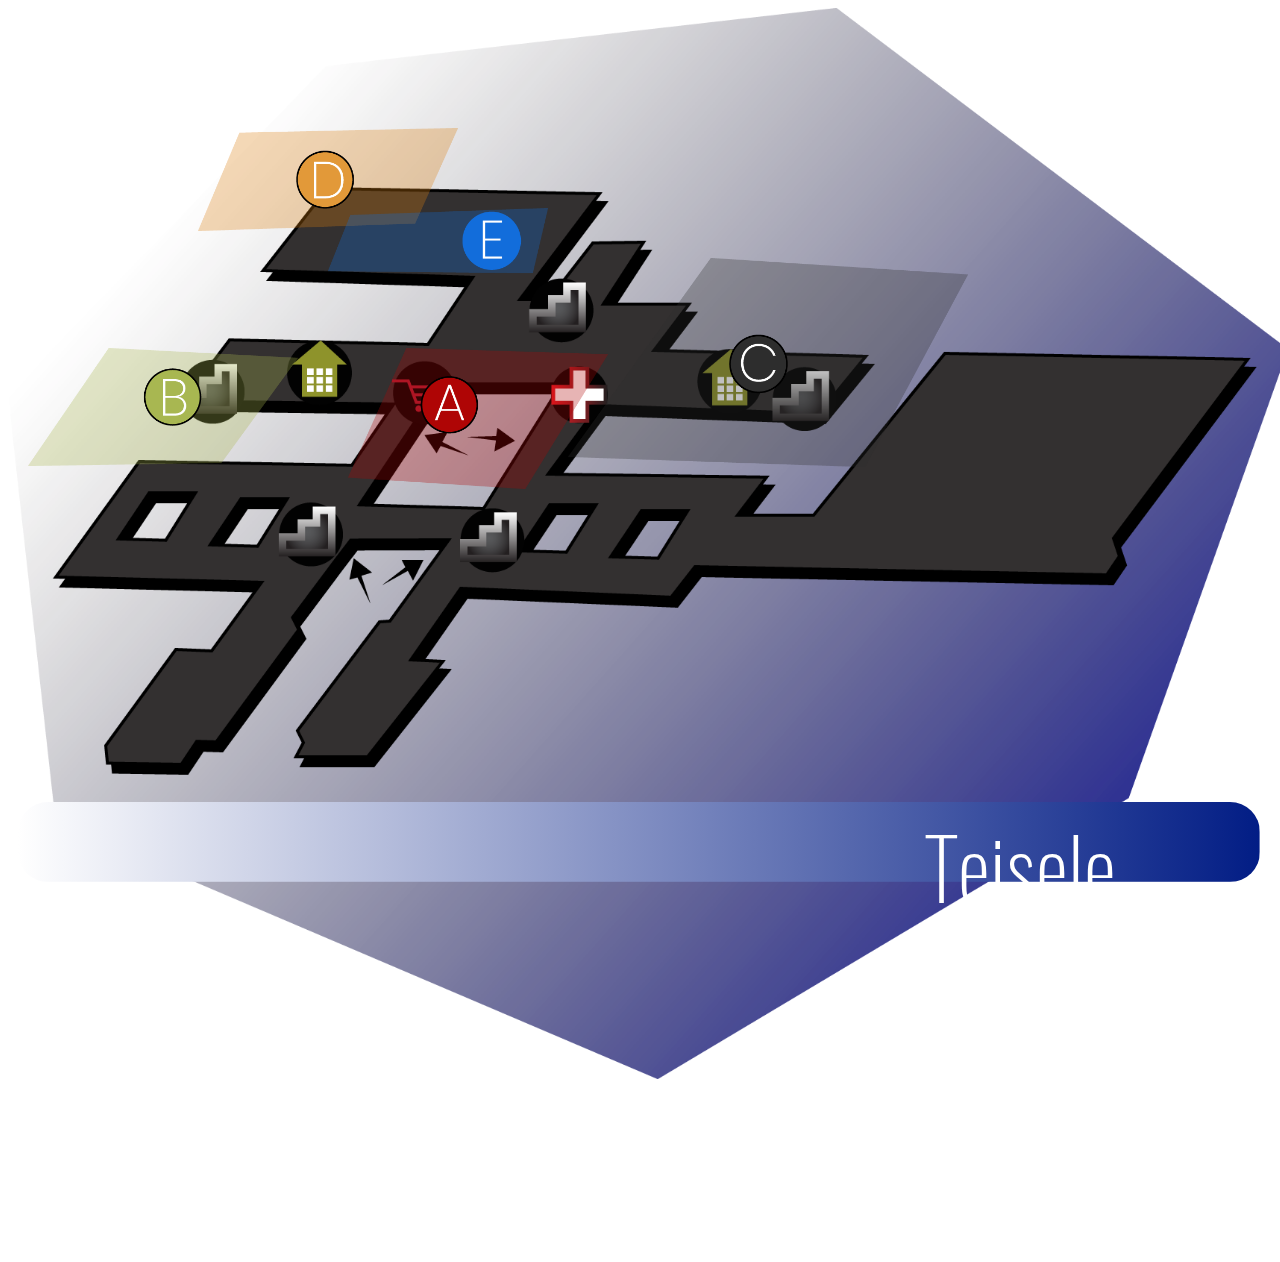
==== commit 17dc05e9: "bug fix" ====
--- a/index.html
+++ b/index.html
@@ -13,27 +13,27 @@
       floor2.style.transition = 1;
       switchButton.classList.add('Second');
       document.getElementsByClassName('switchButton')[0].value = "second";
-      document.getElementsByClassName('switchButton')[0].innerHTML = "Esimesel";
+      document.getElementsByClassName('switchButton')[0].innerHTML = "Esimesele";
     }
     else{
       floor1.classList.remove('hideIt');
       floor2.classList.remove('showIt');
       switchButton.classList.remove('Second');
        document.getElementsByClassName('switchButton')[0].value = "first";
-       document.getElementsByClassName('switchButton')[0].innerHTML = "Teisel";
+       document.getElementsByClassName('switchButton')[0].innerHTML = "Teisele";
     }
   }
   else{
     if(button=="first"){
       switchButton.classList.add('Second');
       document.getElementsByClassName('switchButton')[0].value = "second";
-      document.getElementsByClassName('switchButton')[0].innerHTML = "Esimesel";
+      document.getElementsByClassName('switchButton')[0].innerHTML = "Esimesele";
       document.getElementById('topBackground').src='source/TOP/SECOND_TOP.png';
     }
     else{
       switchButton.classList.remove('Second');
       document.getElementsByClassName('switchButton')[0].value = "first";
-      document.getElementsByClassName('switchButton')[0].innerHTML = "Teisel";
+      document.getElementsByClassName('switchButton')[0].innerHTML = "Teisele";
       document.getElementById('topBackground').src='source/TOP/FIRST_TOP.png';
     }
   }
@@ -85,14 +85,14 @@
       floor2.style.transition = 1;
       switchButton.classList.add('Second');
       document.getElementsByClassName('switchButton')[0].value = "second";
-      document.getElementsByClassName('switchButton')[0].innerHTML = "Esimesel";
+      document.getElementsByClassName('switchButton')[0].innerHTML = "Esimesele";
     }
     else{
       floor1.classList.remove('hideIt');
       floor2.classList.remove('showIt');
       switchButton.classList.remove('Second');
        document.getElementsByClassName('switchButton')[0].value = "first";
-       document.getElementsByClassName('switchButton')[0].innerHTML = "Teisel";
+       document.getElementsByClassName('switchButton')[0].innerHTML = "Teisele";
     }
   }
 }
@@ -149,6 +149,6 @@
   </div>
   <div class="Buttons">
     <button onclick="switchMap('onSide'); clearBlocks();" class="goBackButton" value="side">Tagasi</button>
-    <button onclick="switchFloor();" class="switchButton" value="first">Teisel</button>
+    <button onclick="switchFloor();" class="switchButton" value="first">Teisele</button>
   </div>
 </body>
--- a/style.css
+++ b/style.css
@@ -1,3 +1,5 @@
+@font-face { font-family: Oswald; src: url('source/fonts/Oswald-ExtraLight.ttf'); }
+
 .Floor1, .Floor2{
   position: absolute;
 }
@@ -27,6 +29,7 @@
   transform: scale(1);
   transition: 1s;
   width: 100%;
+  font-family: Oswald;
 }
 .Floor1, .Floor2{
   position: absolute;
@@ -136,13 +139,14 @@
 }
 .switchButton{
   background: linear-gradient(90deg, rgba(45,135,110,1) 0%, rgba(255,255,255,1) 50%, rgba(2,29,133,1) 100%);
-  padding-left: 50%;
-  transition: 1s;
+  padding-left: 60%;
+  transition: 1s;
+  font-family: Oswald;
 }
 .switchButton.Second{
   background-position: 0% 50%;
   padding-left: 0%;
-  padding-right: 40%;
+  padding-right: 60%;
 }
 .switchButton.goUpper{
   margin-bottom: 20%;
@@ -151,6 +155,7 @@
   text-align: center;
   background: linear-gradient(90deg, rgba(255,121,121,1) 0%, rgba(158,0,0,1) 100%);
   opacity: 0;
+  font-family: Oswald;
 }
 .goBackButton.showIt{
   opacity: 100;
@@ -215,8 +220,8 @@
     width: 400px;
     height: 300px;
     position: absolute;
-    top: 520px;
-    left: 580px;
+    top: 370px;
+    left: 500px;
     background-color: red;
     border-radius: 10;
     opacity: 0;
@@ -225,18 +230,18 @@
     width: 430px;
     height: 300px;
     position: absolute;
-    top: 520px;
+    top: 320px;
     left: 0px;
     background-color: green;
     border-radius: 10;
     opacity: 0;
 }
 .D2MarkUp {
-    width: 440px;
+    width: 360px;
     height: 190px;
     position: absolute;
     top: 0px;
-    left: 0px;
+    left: 50px;
     background-color: orange;
     border-radius: 10;
     opacity: 0;
